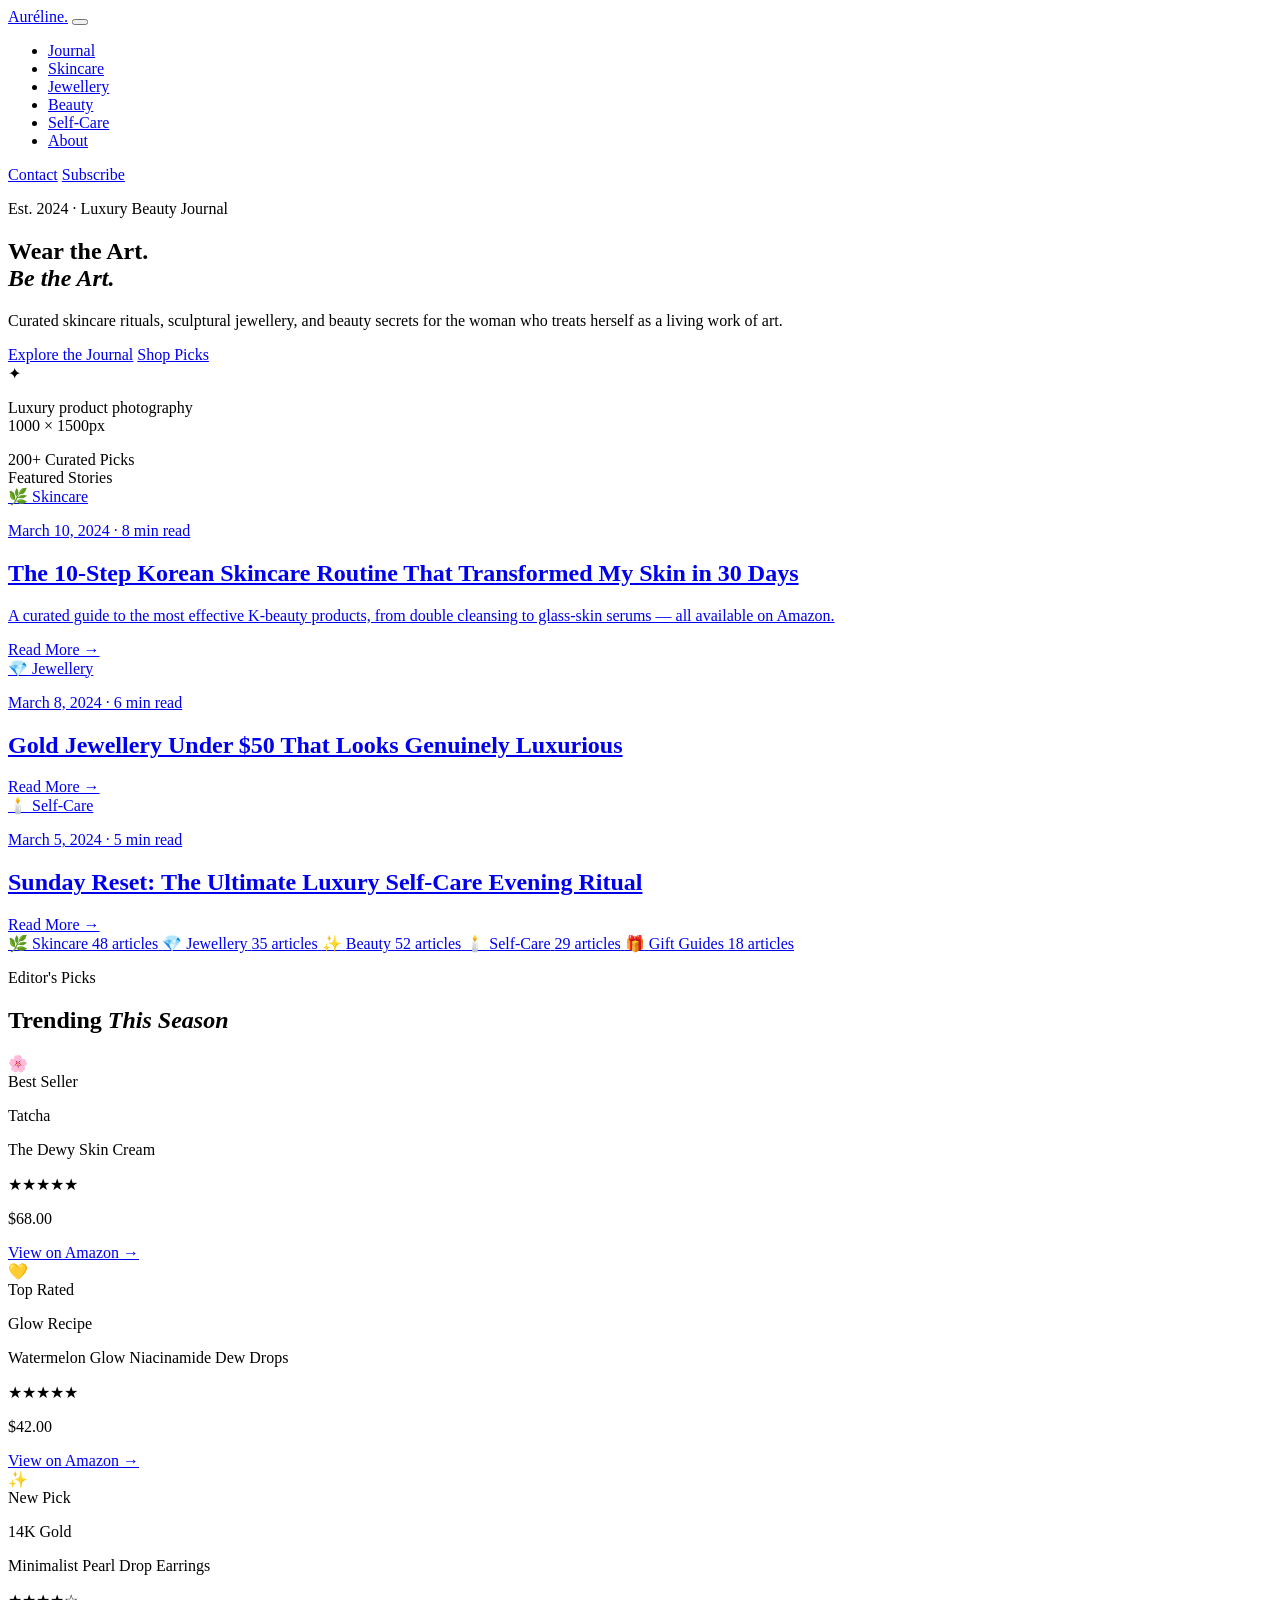
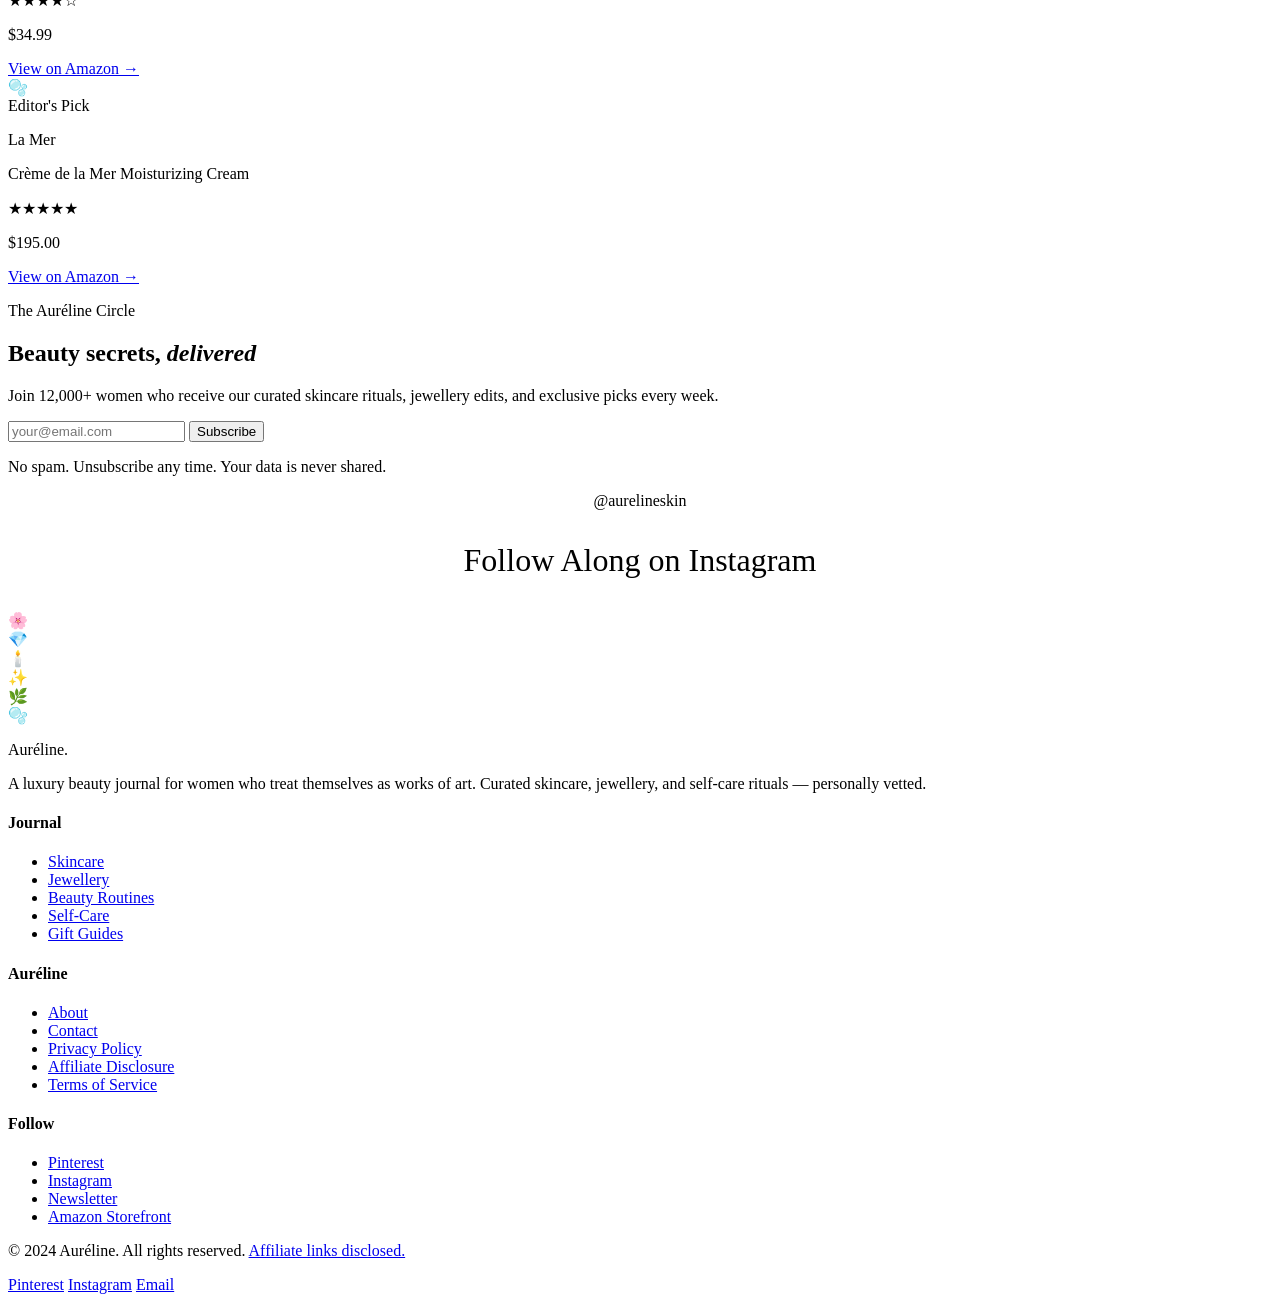
==== index.html @ 383e80b3 "Add files via upload" ====
<!DOCTYPE html>
<html lang="en">
<head>
  <meta charset="UTF-8" />
  <meta name="viewport" content="width=device-width, initial-scale=1.0" />
  <title>Auréline — Wear the Art. Be the Art.</title>
  <meta name="description" content="Auréline is a luxury beauty journal for women who treat themselves as works of art. Curated skincare rituals, jewellery edits, and self-care guides." />
  <meta name="keywords" content="luxury skincare, jewellery, beauty routines, self-care, K-beauty, gold jewellery, skincare routine" />
  <meta name="author" content="Auréline" />

  <!-- Open Graph -->
  <meta property="og:title" content="Auréline — Wear the Art. Be the Art." />
  <meta property="og:description" content="Curated skincare rituals, jewellery edits, and beauty secrets for the modern luxury woman." />
  <meta property="og:image" content="/images/og-image.jpg" />
  <meta property="og:url" content="https://aureline.com" />
  <meta property="og:type" content="website" />

  <!-- Pinterest -->
  <meta name="pinterest-rich-pin" content="true" />
  <meta property="og:image:width" content="1000" />
  <meta property="og:image:height" content="1500" />

  <!-- Twitter Card -->
  <meta name="twitter:card" content="summary_large_image" />
  <meta name="twitter:title" content="Auréline — Wear the Art. Be the Art." />
  <meta name="twitter:description" content="Curated skincare rituals, jewellery edits, and beauty secrets for the modern luxury woman." />

  <!-- Canonical -->
  <link rel="canonical" href="https://aureline.com" />

  <!-- Fonts -->
  <link rel="preconnect" href="https://fonts.googleapis.com" />
  <link rel="preconnect" href="https://fonts.gstatic.com" crossorigin />
  <link href="https://fonts.googleapis.com/css2?family=Cormorant+Garamond:ital,wght@0,300;0,400;0,500;1,300;1,400&family=Jost:wght@300;400;500&display=swap" rel="stylesheet" />

  <!-- Favicon -->
  <link rel="icon" href="/images/favicon.svg" type="image/svg+xml" />

  <!-- Stylesheet -->
  <link rel="stylesheet" href="/css/style.css" />

  <!-- Structured Data -->
  <script type="application/ld+json">
  {
    "@context": "https://schema.org",
    "@type": "Blog",
    "name": "Auréline",
    "description": "Luxury beauty journal covering skincare, jewellery, beauty routines, and self-care.",
    "url": "https://aureline.com",
    "publisher": {
      "@type": "Organization",
      "name": "Auréline",
      "logo": {
        "@type": "ImageObject",
        "url": "https://aureline.com/images/logo.svg"
      }
    }
  }
  </script>
</head>
<body>

  <!-- NAV -->
  <nav id="navbar">
    <div class="nav-inner">
      <a class="nav-logo" href="/" aria-label="Auréline Home">Auréline<span>.</span></a>
      <button class="nav-hamburger" id="hamburger" aria-label="Open menu" aria-expanded="false">
        <span></span><span></span><span></span>
      </button>
      <ul class="nav-links" id="nav-links">
        <li><a href="/blog.html">Journal</a></li>
        <li><a href="/category-skincare.html">Skincare</a></li>
        <li><a href="/category-jewellery.html">Jewellery</a></li>
        <li><a href="/category-beauty.html">Beauty</a></li>
        <li><a href="/category-selfcare.html">Self-Care</a></li>
        <li><a href="/about.html">About</a></li>
      </ul>
      <div class="nav-right">
        <a href="/contact.html" class="nav-link-text">Contact</a>
        <a href="#newsletter" class="btn-gold">Subscribe</a>
      </div>
    </div>
  </nav>

  <!-- HERO -->
  <section class="hero">
    <div class="hero-inner">
      <div class="hero-text">
        <p class="eyebrow">Est. 2024 · Luxury Beauty Journal</p>
        <h1>Wear the Art.<br><em>Be the Art.</em></h1>
        <p class="hero-desc">Curated skincare rituals, sculptural jewellery, and beauty secrets for the woman who treats herself as a living work of art.</p>
        <div class="hero-ctas">
          <a href="/blog.html" class="btn-gold">Explore the Journal</a>
          <a href="/blog.html#picks" class="btn-outline">Shop Picks</a>
        </div>
      </div>
      <div class="hero-visual">
        <div class="hero-img-frame">
          <div class="hero-img-placeholder">
            <span class="hero-icon">✦</span>
            <p>Luxury product photography<br>1000 × 1500px</p>
          </div>
        </div>
        <div class="hero-badge">
          <span class="num">200+</span>
          <span class="label">Curated Picks</span>
        </div>
      </div>
    </div>
  </section>

  <!-- DIVIDER -->
  <div class="divider"><div class="divider-line"></div><span class="divider-text">Featured Stories</span><div class="divider-line"></div></div>

  <!-- FEATURED POSTS -->
  <section class="section-wrap">
    <div class="posts-grid">
      <a href="/post-korean-skincare.html" class="post-card featured">
        <div class="post-img">
          <span class="post-img-icon">🌿</span>
          <span class="post-cat">Skincare</span>
        </div>
        <div class="post-body">
          <p class="post-meta">March 10, 2024 · 8 min read</p>
          <h2 class="post-title">The 10-Step Korean Skincare Routine That Transformed My Skin in 30 Days</h2>
          <p class="post-excerpt">A curated guide to the most effective K-beauty products, from double cleansing to glass-skin serums — all available on Amazon.</p>
          <span class="post-read">Read More →</span>
        </div>
      </a>
      <a href="/blog.html" class="post-card small">
        <div class="post-img">
          <span class="post-img-icon">💎</span>
          <span class="post-cat">Jewellery</span>
        </div>
        <div class="post-body">
          <p class="post-meta">March 8, 2024 · 6 min read</p>
          <h2 class="post-title">Gold Jewellery Under $50 That Looks Genuinely Luxurious</h2>
          <span class="post-read">Read More →</span>
        </div>
      </a>
      <a href="/blog.html" class="post-card small">
        <div class="post-img">
          <span class="post-img-icon">🕯️</span>
          <span class="post-cat">Self-Care</span>
        </div>
        <div class="post-body">
          <p class="post-meta">March 5, 2024 · 5 min read</p>
          <h2 class="post-title">Sunday Reset: The Ultimate Luxury Self-Care Evening Ritual</h2>
          <span class="post-read">Read More →</span>
        </div>
      </a>
    </div>
  </section>

  <!-- CATEGORY STRIP -->
  <section class="cat-strip">
    <a href="/category-skincare.html" class="cat-item">
      <span class="cat-icon">🌿</span>
      <span class="cat-name">Skincare</span>
      <span class="cat-count">48 articles</span>
    </a>
    <a href="/category-jewellery.html" class="cat-item">
      <span class="cat-icon">💎</span>
      <span class="cat-name">Jewellery</span>
      <span class="cat-count">35 articles</span>
    </a>
    <a href="/category-beauty.html" class="cat-item">
      <span class="cat-icon">✨</span>
      <span class="cat-name">Beauty</span>
      <span class="cat-count">52 articles</span>
    </a>
    <a href="/category-selfcare.html" class="cat-item">
      <span class="cat-icon">🕯️</span>
      <span class="cat-name">Self-Care</span>
      <span class="cat-count">29 articles</span>
    </a>
    <a href="/category-gifts.html" class="cat-item">
      <span class="cat-icon">🎁</span>
      <span class="cat-name">Gift Guides</span>
      <span class="cat-count">18 articles</span>
    </a>
  </section>

  <!-- TRENDING PRODUCTS -->
  <section class="section-wrap">
    <div class="section-header">
      <p class="eyebrow">Editor's Picks</p>
      <h2>Trending <em>This Season</em></h2>
    </div>
    <div class="product-grid" id="picks">
      <div class="product-card">
        <div class="product-img">🌸</div>
        <span class="product-badge">Best Seller</span>
        <p class="product-brand">Tatcha</p>
        <p class="product-name">The Dewy Skin Cream</p>
        <div class="stars">★★★★★</div>
        <p class="product-price">$68.00</p>
        <a href="https://www.amazon.com/dp/EXAMPLE?tag=YOUR-AFFILIATE-TAG" target="_blank" rel="noopener sponsored" class="btn-amazon">View on Amazon →</a>
      </div>
      <div class="product-card">
        <div class="product-img">💛</div>
        <span class="product-badge">Top Rated</span>
        <p class="product-brand">Glow Recipe</p>
        <p class="product-name">Watermelon Glow Niacinamide Dew Drops</p>
        <div class="stars">★★★★★</div>
        <p class="product-price">$42.00</p>
        <a href="https://www.amazon.com/dp/EXAMPLE?tag=YOUR-AFFILIATE-TAG" target="_blank" rel="noopener sponsored" class="btn-amazon">View on Amazon →</a>
      </div>
      <div class="product-card">
        <div class="product-img">✨</div>
        <span class="product-badge">New Pick</span>
        <p class="product-brand">14K Gold</p>
        <p class="product-name">Minimalist Pearl Drop Earrings</p>
        <div class="stars">★★★★☆</div>
        <p class="product-price">$34.99</p>
        <a href="https://www.amazon.com/dp/EXAMPLE?tag=YOUR-AFFILIATE-TAG" target="_blank" rel="noopener sponsored" class="btn-amazon">View on Amazon →</a>
      </div>
      <div class="product-card">
        <div class="product-img">🫧</div>
        <span class="product-badge">Editor's Pick</span>
        <p class="product-brand">La Mer</p>
        <p class="product-name">Crème de la Mer Moisturizing Cream</p>
        <div class="stars">★★★★★</div>
        <p class="product-price">$195.00</p>
        <a href="https://www.amazon.com/dp/EXAMPLE?tag=YOUR-AFFILIATE-TAG" target="_blank" rel="noopener sponsored" class="btn-amazon">View on Amazon →</a>
      </div>
    </div>
  </section>

  <!-- NEWSLETTER -->
  <section class="newsletter" id="newsletter">
    <p class="eyebrow">The Auréline Circle</p>
    <h2>Beauty secrets, <em>delivered</em></h2>
    <p>Join 12,000+ women who receive our curated skincare rituals, jewellery edits, and exclusive picks every week.</p>
    <form class="newsletter-form" onsubmit="handleSubscribe(event)">
      <input type="email" placeholder="your@email.com" required aria-label="Email address" />
      <button type="submit">Subscribe</button>
    </form>
    <p class="newsletter-fine">No spam. Unsubscribe any time. Your data is never shared.</p>
  </section>

  <!-- INSTAGRAM / PINTEREST -->
  <section class="section-wrap social-section">
    <p class="eyebrow" style="text-align:center">@aurelineskin</p>
    <h3 style="text-align:center;font-family:var(--serif);font-size:32px;font-weight:300;margin-bottom:32px;">Follow Along on Instagram</h3>
    <div class="social-grid">
      <div class="social-img">🌸</div>
      <div class="social-img">💎</div>
      <div class="social-img">🕯️</div>
      <div class="social-img">✨</div>
      <div class="social-img">🌿</div>
      <div class="social-img">🫧</div>
    </div>
  </section>

  <!-- FOOTER -->
  <footer>
    <div class="footer-grid">
      <div class="footer-brand">
        <p class="footer-logo">Auréline<span>.</span></p>
        <p>A luxury beauty journal for women who treat themselves as works of art. Curated skincare, jewellery, and self-care rituals — personally vetted.</p>
      </div>
      <div class="footer-col">
        <h4>Journal</h4>
        <ul>
          <li><a href="/category-skincare.html">Skincare</a></li>
          <li><a href="/category-jewellery.html">Jewellery</a></li>
          <li><a href="/category-beauty.html">Beauty Routines</a></li>
          <li><a href="/category-selfcare.html">Self-Care</a></li>
          <li><a href="/category-gifts.html">Gift Guides</a></li>
        </ul>
      </div>
      <div class="footer-col">
        <h4>Auréline</h4>
        <ul>
          <li><a href="/about.html">About</a></li>
          <li><a href="/contact.html">Contact</a></li>
          <li><a href="/privacy.html">Privacy Policy</a></li>
          <li><a href="/disclosure.html">Affiliate Disclosure</a></li>
          <li><a href="/terms.html">Terms of Service</a></li>
        </ul>
      </div>
      <div class="footer-col">
        <h4>Follow</h4>
        <ul>
          <li><a href="https://pinterest.com" target="_blank" rel="noopener">Pinterest</a></li>
          <li><a href="https://instagram.com" target="_blank" rel="noopener">Instagram</a></li>
          <li><a href="#newsletter">Newsletter</a></li>
          <li><a href="https://amazon.com" target="_blank" rel="noopener">Amazon Storefront</a></li>
        </ul>
      </div>
    </div>
    <div class="footer-bottom">
      <p>© 2024 Auréline. All rights reserved. <a href="/disclosure.html">Affiliate links disclosed.</a></p>
      <div class="footer-social">
        <a href="https://pinterest.com" target="_blank" rel="noopener">Pinterest</a>
        <a href="https://instagram.com" target="_blank" rel="noopener">Instagram</a>
        <a href="mailto:hello@aureline.com">Email</a>
      </div>
    </div>
  </footer>

  <script src="/js/main.js"></script>
</body>
</html>
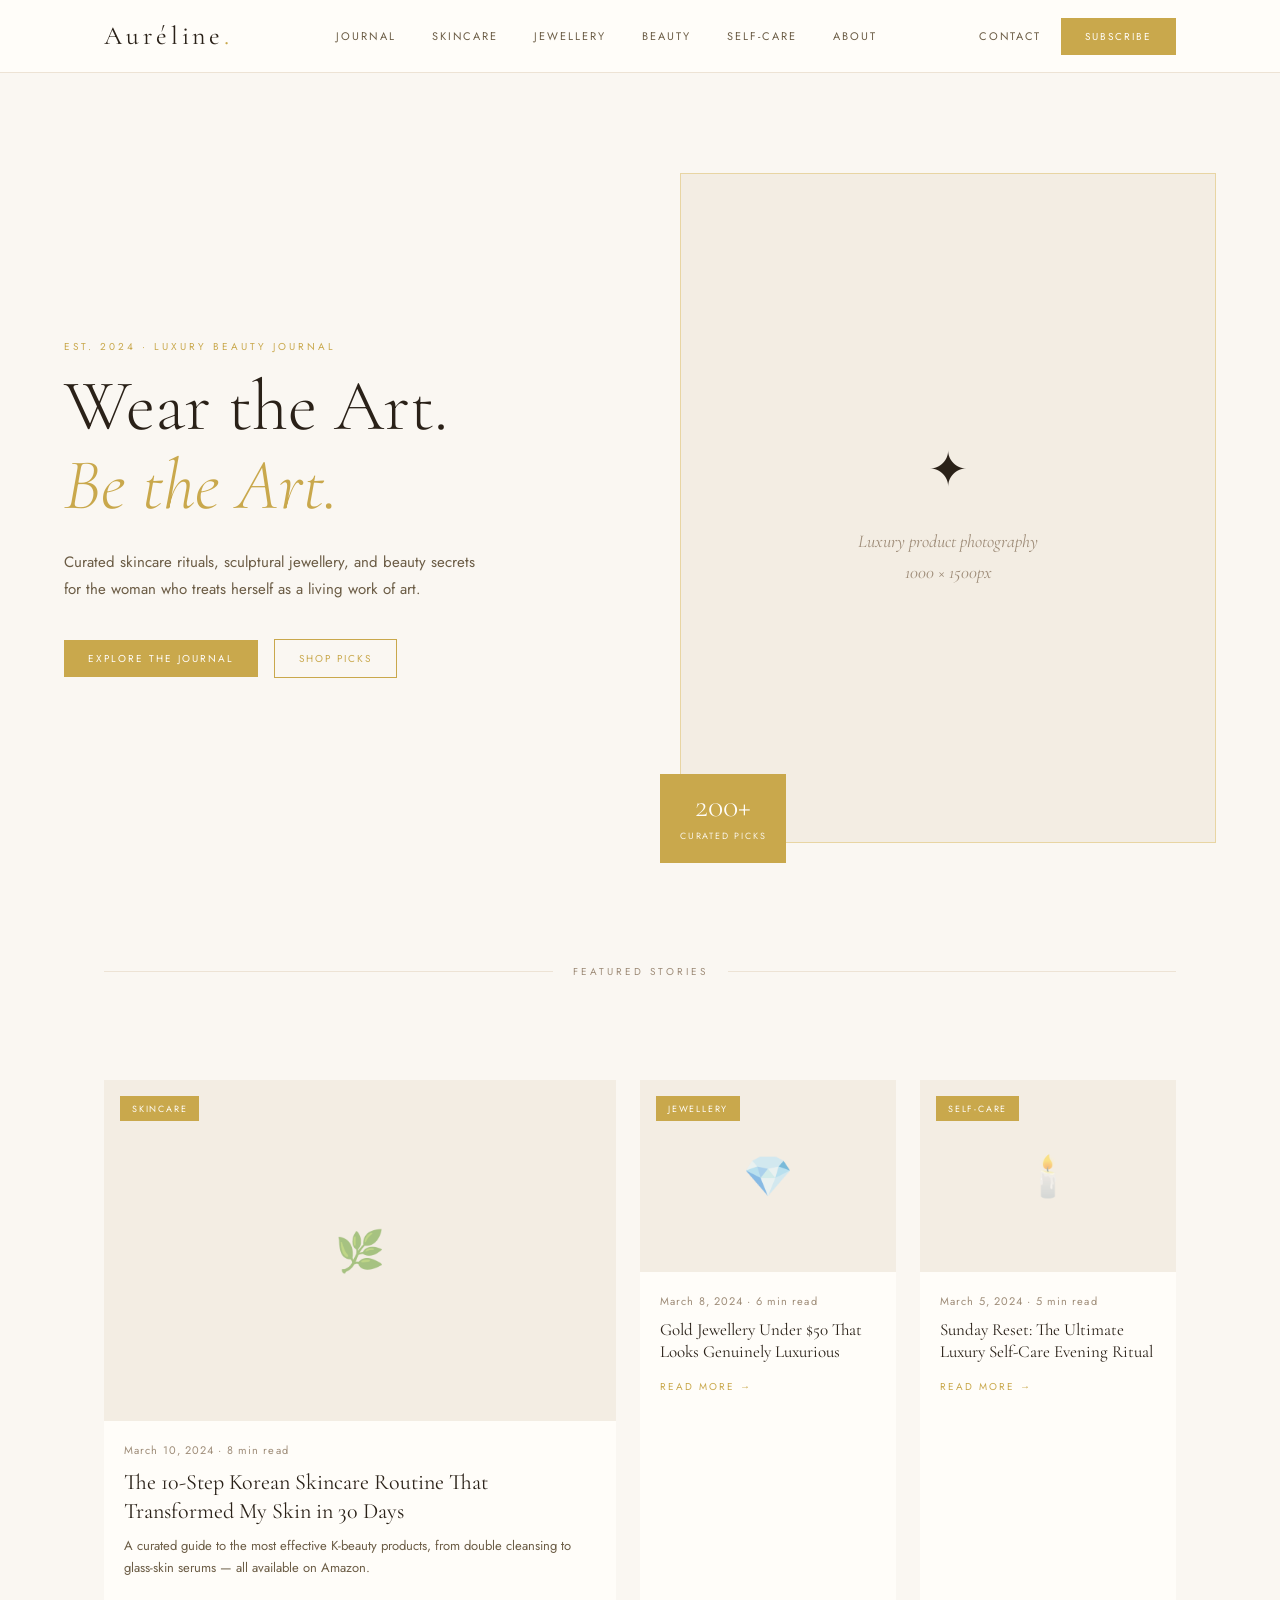
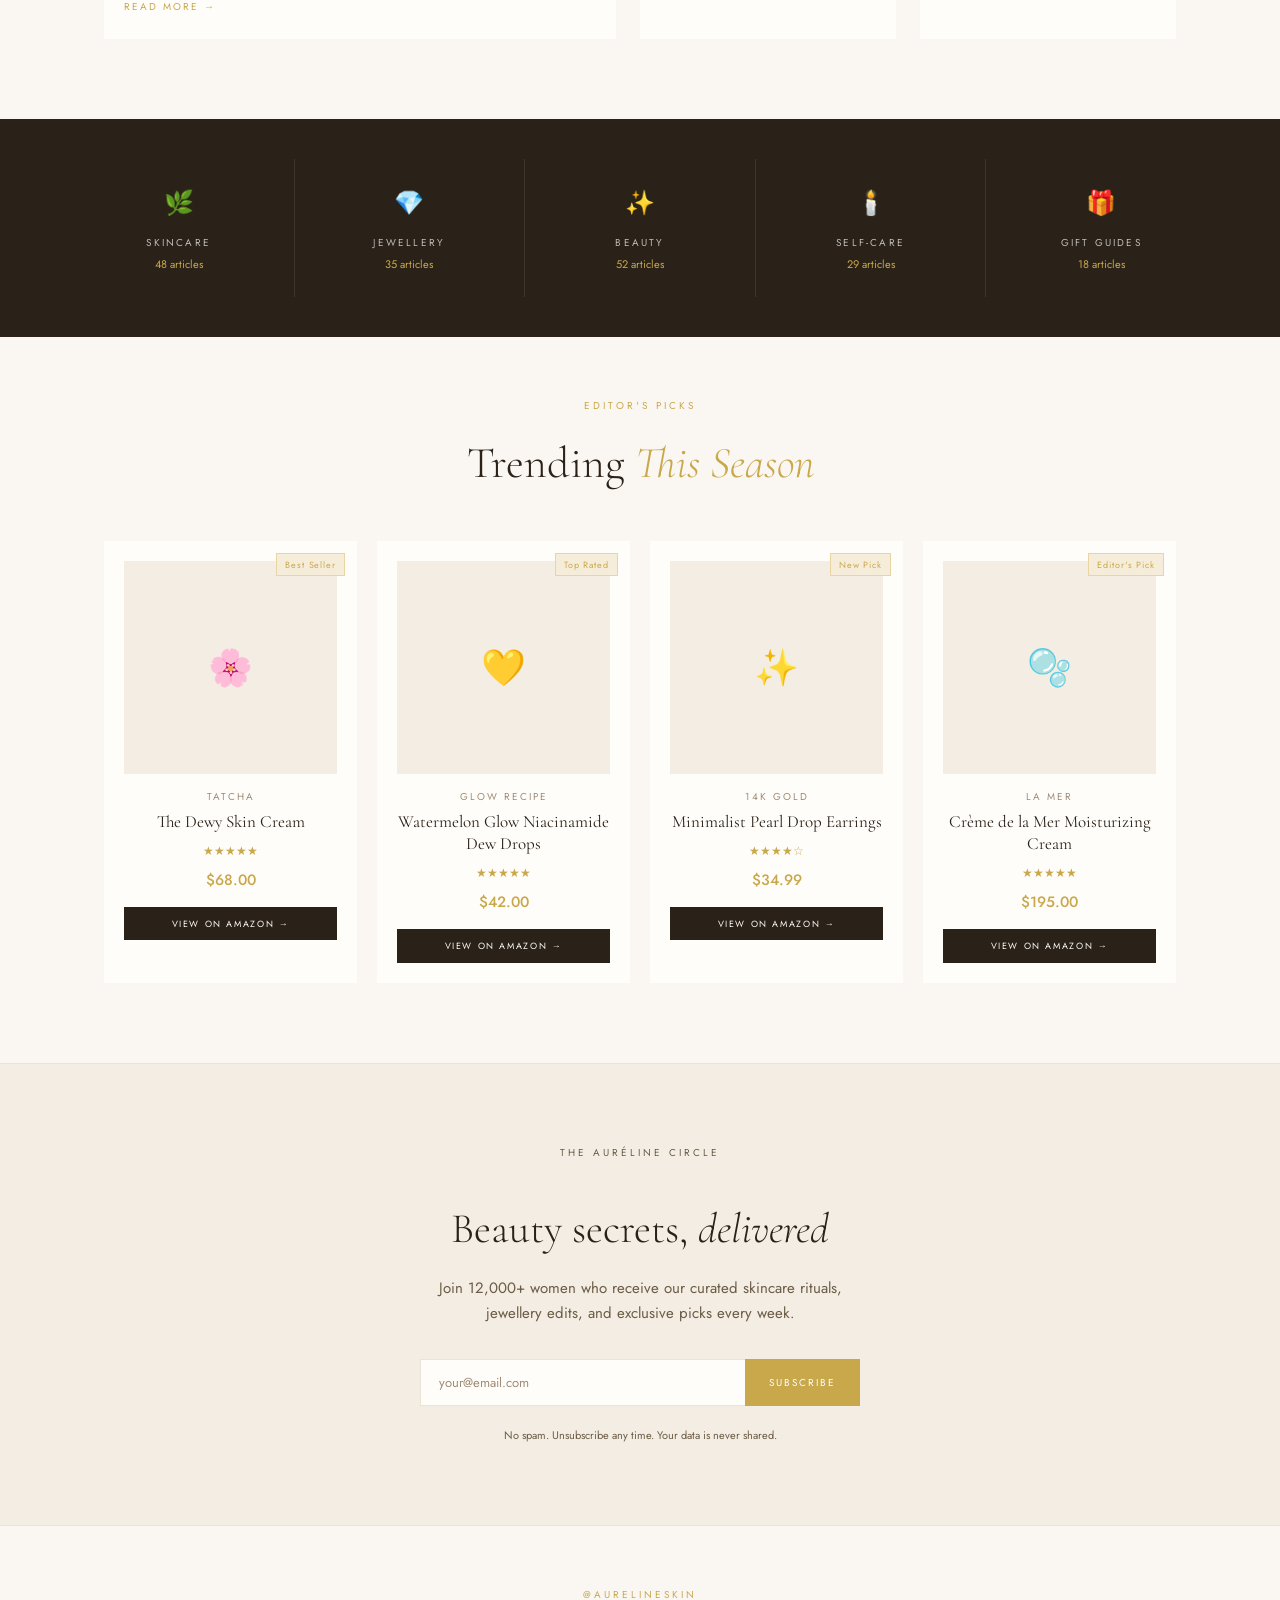
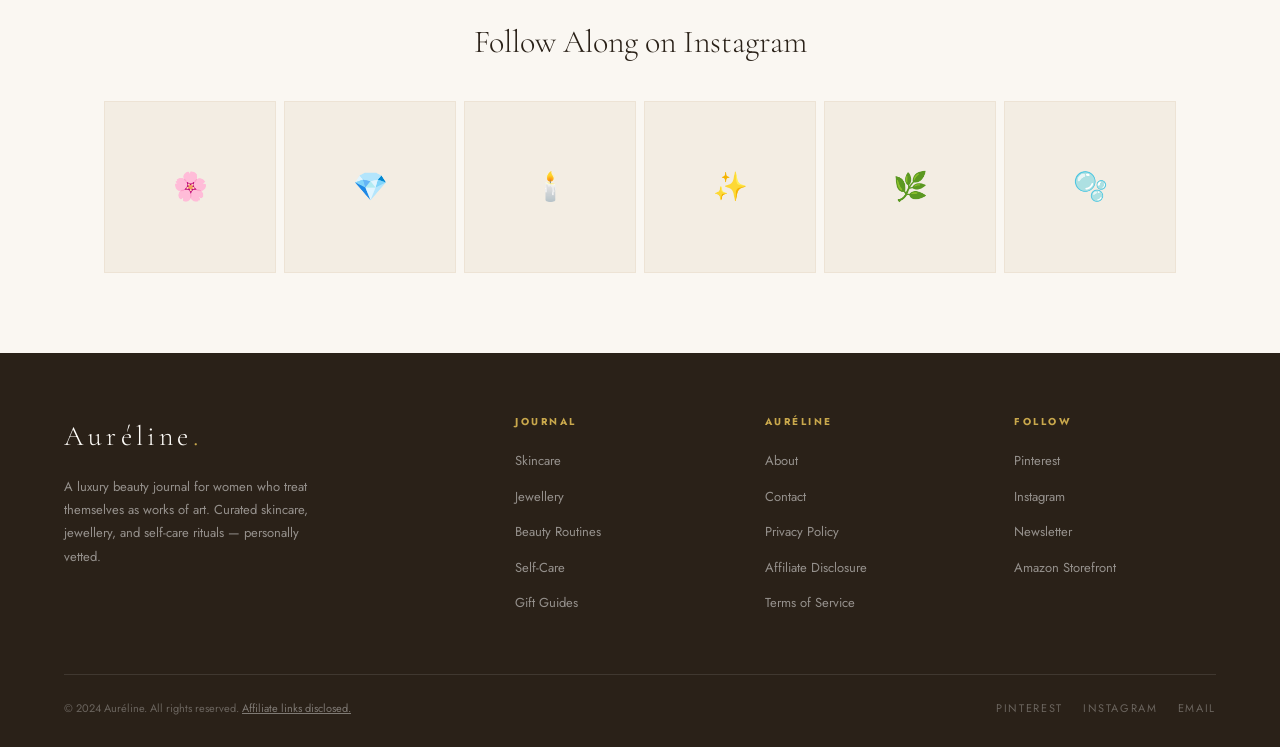
==== commit 7bd8da86: "Add files via upload" ====
--- a/index.html
+++ b/index.html
@@ -29,15 +29,13 @@
   <link rel="canonical" href="https://aureline.com" />
 
   <!-- Fonts -->
-  <link rel="preconnect" href="https://fonts.googleapis.com" />
-  <link rel="preconnect" href="https://fonts.gstatic.com" crossorigin />
-  <link href="https://fonts.googleapis.com/css2?family=Cormorant+Garamond:ital,wght@0,300;0,400;0,500;1,300;1,400&family=Jost:wght@300;400;500&display=swap" rel="stylesheet" />
+
 
   <!-- Favicon -->
   <link rel="icon" href="/images/favicon.svg" type="image/svg+xml" />
 
   <!-- Stylesheet -->
-  <link rel="stylesheet" href="/css/style.css" />
+
 
   <!-- Structured Data -->
   <script type="application/ld+json">
@@ -57,6 +55,1085 @@
     }
   }
   </script>
+  <link rel="preconnect" href="https://fonts.googleapis.com" />
+  <link rel="preconnect" href="https://fonts.gstatic.com" crossorigin />
+  <link href="https://fonts.googleapis.com/css2?family=Cormorant+Garamond:ital,wght@0,300;0,400;0,500;1,300;1,400&family=Jost:wght@300;400;500&display=swap" rel="stylesheet" />
+  <style>
+/* =============================================
+   AURÉLINE — Main Stylesheet
+   ============================================= */
+
+/* ---- RESET & BASE ---- */
+*, *::before, *::after { margin: 0; padding: 0; box-sizing: border-box; }
+
+:root {
+  --cream: #FAF7F2;
+  --cream2: #F3EDE3;
+  --cream3: #EDE3D5;
+  --gold: #C9A84C;
+  --gold-light: #E8D5A3;
+  --gold-pale: #F5EDDA;
+  --text-dark: #2A2118;
+  --text-mid: #6B5C45;
+  --text-light: #9E8C78;
+  --white: #FFFDF9;
+  --serif: 'Cormorant Garamond', Georgia, serif;
+  --sans: 'Jost', sans-serif;
+  --max-w: 1200px;
+  --side: 5%;
+}
+
+html { scroll-behavior: smooth; }
+
+body {
+  background: var(--cream);
+  font-family: var(--sans);
+  color: var(--text-dark);
+  font-size: 15px;
+  line-height: 1.7;
+  overflow-x: hidden;
+}
+
+img { max-width: 100%; display: block; }
+a { text-decoration: none; color: inherit; }
+
+/* ---- UTILITY ---- */
+.eyebrow {
+  font-size: 10px;
+  letter-spacing: 0.3em;
+  text-transform: uppercase;
+  color: var(--gold);
+  display: block;
+  margin-bottom: 12px;
+}
+
+.section-wrap {
+  padding: 60px var(--side) 80px;
+  max-width: var(--max-w);
+  margin: 0 auto;
+}
+
+.section-header {
+  text-align: center;
+  margin-bottom: 40px;
+}
+
+.section-header h2 {
+  font-family: var(--serif);
+  font-size: 44px;
+  font-weight: 300;
+  color: var(--text-dark);
+}
+
+.section-header h2 em { font-style: italic; color: var(--gold); }
+
+.divider {
+  display: flex;
+  align-items: center;
+  gap: 20px;
+  padding: 40px var(--side);
+  max-width: var(--max-w);
+  margin: 0 auto;
+}
+
+.divider-line { flex: 1; height: 1px; background: var(--cream3); }
+.divider-text { font-size: 10px; letter-spacing: 0.3em; text-transform: uppercase; color: var(--text-light); white-space: nowrap; }
+
+/* ---- BUTTONS ---- */
+.btn-gold {
+  display: inline-block;
+  background: var(--gold);
+  color: var(--white);
+  padding: 10px 24px;
+  font-size: 10px;
+  letter-spacing: 0.2em;
+  text-transform: uppercase;
+  border: none;
+  cursor: pointer;
+  font-family: var(--sans);
+  transition: background 0.2s;
+}
+
+.btn-gold:hover { background: #b8963e; color: var(--white); }
+
+.btn-outline {
+  display: inline-block;
+  border: 1px solid var(--gold);
+  color: var(--gold);
+  padding: 10px 24px;
+  font-size: 10px;
+  letter-spacing: 0.2em;
+  text-transform: uppercase;
+  background: none;
+  cursor: pointer;
+  font-family: var(--sans);
+  transition: all 0.2s;
+}
+
+.btn-outline:hover { background: var(--gold); color: var(--white); }
+
+/* ---- NAVBAR ---- */
+#navbar {
+  background: var(--white);
+  border-bottom: 1px solid var(--cream3);
+  position: sticky;
+  top: 0;
+  z-index: 1000;
+}
+
+.nav-inner {
+  max-width: var(--max-w);
+  margin: 0 auto;
+  padding: 0 var(--side);
+  display: flex;
+  align-items: center;
+  justify-content: space-between;
+  height: 72px;
+}
+
+.nav-logo {
+  font-family: var(--serif);
+  font-size: 26px;
+  font-weight: 400;
+  letter-spacing: 0.15em;
+  color: var(--text-dark);
+}
+
+.nav-logo span { color: var(--gold); }
+
+.nav-links {
+  display: flex;
+  gap: 36px;
+  list-style: none;
+}
+
+.nav-links a {
+  font-size: 11px;
+  letter-spacing: 0.18em;
+  text-transform: uppercase;
+  color: var(--text-mid);
+  transition: color 0.2s;
+}
+
+.nav-links a:hover { color: var(--gold); }
+
+.nav-right {
+  display: flex;
+  align-items: center;
+  gap: 20px;
+}
+
+.nav-link-text {
+  font-size: 11px;
+  letter-spacing: 0.15em;
+  text-transform: uppercase;
+  color: var(--text-mid);
+  transition: color 0.2s;
+}
+
+.nav-link-text:hover { color: var(--gold); }
+
+/* Hamburger */
+.nav-hamburger {
+  display: none;
+  flex-direction: column;
+  gap: 5px;
+  background: none;
+  border: none;
+  cursor: pointer;
+  padding: 4px;
+}
+
+.nav-hamburger span {
+  display: block;
+  width: 22px;
+  height: 1.5px;
+  background: var(--text-dark);
+  transition: all 0.2s;
+}
+
+/* ---- HERO ---- */
+.hero {
+  background: var(--cream);
+  padding: 100px var(--side) 80px;
+}
+
+.hero-inner {
+  max-width: var(--max-w);
+  margin: 0 auto;
+  display: grid;
+  grid-template-columns: 1fr 1fr;
+  gap: 80px;
+  align-items: center;
+}
+
+.hero-text h1 {
+  font-family: var(--serif);
+  font-size: 72px;
+  font-weight: 300;
+  line-height: 1.1;
+  color: var(--text-dark);
+  margin-bottom: 24px;
+}
+
+.hero-text h1 em { font-style: italic; color: var(--gold); }
+
+.hero-desc {
+  font-size: 15px;
+  color: var(--text-mid);
+  line-height: 1.8;
+  margin-bottom: 36px;
+  max-width: 420px;
+}
+
+.hero-ctas { display: flex; gap: 16px; align-items: center; flex-wrap: wrap; }
+
+.hero-visual { position: relative; }
+
+.hero-img-frame {
+  background: var(--cream2);
+  aspect-ratio: 4/5;
+  display: flex;
+  align-items: center;
+  justify-content: center;
+  position: relative;
+  overflow: hidden;
+  border: 1px solid var(--gold-light);
+}
+
+.hero-img-placeholder { text-align: center; padding: 40px; }
+.hero-icon { font-size: 48px; display: block; margin-bottom: 16px; }
+.hero-img-placeholder p { font-family: var(--serif); font-size: 18px; font-style: italic; color: var(--text-light); }
+
+.hero-badge {
+  position: absolute;
+  bottom: -20px;
+  left: -20px;
+  background: var(--gold);
+  color: var(--white);
+  padding: 16px 20px;
+  text-align: center;
+}
+
+.hero-badge .num {
+  font-family: var(--serif);
+  font-size: 32px;
+  font-weight: 300;
+  display: block;
+  line-height: 1;
+}
+
+.hero-badge .label {
+  font-size: 9px;
+  letter-spacing: 0.2em;
+  text-transform: uppercase;
+  opacity: 0.9;
+}
+
+/* ---- FEATURED POSTS ---- */
+.posts-grid {
+  display: grid;
+  grid-template-columns: 2fr 1fr 1fr;
+  gap: 24px;
+}
+
+.post-card {
+  background: var(--white);
+  display: block;
+  transition: transform 0.2s;
+}
+
+.post-card:hover { transform: translateY(-3px); }
+
+.post-img {
+  background: var(--cream2);
+  aspect-ratio: 4/3;
+  display: flex;
+  align-items: center;
+  justify-content: center;
+  position: relative;
+  overflow: hidden;
+}
+
+.post-card.featured .post-img { aspect-ratio: 3/2; }
+.post-img-icon { font-size: 40px; opacity: 0.5; }
+
+.post-cat {
+  position: absolute;
+  top: 16px;
+  left: 16px;
+  background: var(--gold);
+  color: var(--white);
+  font-size: 9px;
+  letter-spacing: 0.2em;
+  text-transform: uppercase;
+  padding: 5px 12px;
+}
+
+.post-body { padding: 20px; }
+.post-meta { font-size: 11px; color: var(--text-light); letter-spacing: 0.1em; margin-bottom: 8px; }
+.post-title { font-family: var(--serif); font-size: 22px; font-weight: 400; line-height: 1.3; color: var(--text-dark); margin-bottom: 10px; }
+.post-card.small .post-title { font-size: 17px; }
+.post-excerpt { font-size: 13px; color: var(--text-mid); line-height: 1.7; margin-bottom: 14px; }
+.post-read { font-size: 10px; letter-spacing: 0.2em; text-transform: uppercase; color: var(--gold); }
+
+/* ---- CATEGORY STRIP ---- */
+.cat-strip {
+  background: var(--text-dark);
+  padding: 40px var(--side);
+  display: flex;
+  gap: 0;
+  overflow-x: auto;
+}
+
+.cat-item {
+  flex: 1;
+  min-width: 140px;
+  text-align: center;
+  padding: 24px 20px;
+  border-right: 1px solid rgba(255,255,255,0.1);
+  transition: background 0.2s;
+  display: block;
+}
+
+.cat-item:last-child { border-right: none; }
+.cat-item:hover { background: rgba(201,168,76,0.1); }
+.cat-icon { font-size: 24px; display: block; margin-bottom: 10px; }
+.cat-name { font-size: 10px; letter-spacing: 0.22em; text-transform: uppercase; color: rgba(255,255,255,0.7); display: block; margin-bottom: 4px; }
+.cat-count { font-size: 11px; color: var(--gold); display: block; }
+
+/* ---- PRODUCT GRID ---- */
+.product-grid {
+  display: grid;
+  grid-template-columns: repeat(4, 1fr);
+  gap: 20px;
+}
+
+.product-card {
+  background: var(--white);
+  padding: 20px;
+  text-align: center;
+  position: relative;
+  transition: transform 0.2s;
+  display: block;
+}
+
+.product-card:hover { transform: translateY(-4px); }
+.product-card::after { content: ''; position: absolute; bottom: 0; left: 0; right: 0; height: 2px; background: var(--gold); transform: scaleX(0); transition: transform 0.2s; }
+.product-card:hover::after { transform: scaleX(1); }
+
+.product-img {
+  background: var(--cream2);
+  aspect-ratio: 1;
+  display: flex;
+  align-items: center;
+  justify-content: center;
+  margin-bottom: 14px;
+  font-size: 36px;
+}
+
+.product-badge {
+  position: absolute;
+  top: 12px;
+  right: 12px;
+  background: var(--gold-pale);
+  color: var(--gold);
+  font-size: 9px;
+  letter-spacing: 0.1em;
+  padding: 3px 8px;
+  border: 1px solid var(--gold-light);
+}
+
+.product-brand { font-size: 10px; letter-spacing: 0.2em; text-transform: uppercase; color: var(--text-light); margin-bottom: 6px; }
+.product-name { font-family: var(--serif); font-size: 17px; color: var(--text-dark); margin-bottom: 8px; line-height: 1.3; }
+.product-price { font-size: 15px; color: var(--gold); font-weight: 500; margin-bottom: 14px; }
+.stars { color: var(--gold); font-size: 12px; margin-bottom: 6px; }
+
+.btn-amazon {
+  display: block;
+  background: var(--text-dark);
+  color: var(--white);
+  padding: 9px 14px;
+  font-size: 9px;
+  letter-spacing: 0.18em;
+  text-transform: uppercase;
+  font-family: var(--sans);
+  transition: background 0.2s;
+  text-align: center;
+}
+
+.btn-amazon:hover { background: var(--gold); color: var(--white); }
+
+/* ---- NEWSLETTER ---- */
+.newsletter {
+  background: var(--cream2);
+  border-top: 1px solid var(--cream3);
+  border-bottom: 1px solid var(--cream3);
+  padding: 80px var(--side);
+  text-align: center;
+}
+
+.newsletter h2 {
+  font-family: var(--serif);
+  font-size: 42px;
+  font-weight: 300;
+  color: var(--text-dark);
+  margin-bottom: 12px;
+}
+
+.newsletter h2 em { font-style: italic; }
+.newsletter p { color: var(--text-mid); margin-bottom: 32px; max-width: 460px; margin-left: auto; margin-right: auto; }
+
+.newsletter-form {
+  display: flex;
+  max-width: 440px;
+  margin: 0 auto 20px;
+}
+
+.newsletter-form input {
+  flex: 1;
+  padding: 13px 18px;
+  border: 1px solid var(--cream3);
+  background: var(--white);
+  font-family: var(--sans);
+  font-size: 13px;
+  color: var(--text-dark);
+  outline: none;
+  border-right: none;
+}
+
+.newsletter-form input:focus { border-color: var(--gold); }
+.newsletter-form input::placeholder { color: var(--text-light); }
+
+.newsletter-form button {
+  padding: 13px 24px;
+  background: var(--gold);
+  color: var(--white);
+  border: none;
+  font-family: var(--sans);
+  font-size: 10px;
+  letter-spacing: 0.2em;
+  text-transform: uppercase;
+  cursor: pointer;
+  transition: background 0.2s;
+}
+
+.newsletter-form button:hover { background: #b8963e; }
+.newsletter-fine { font-size: 11px; color: var(--text-light); margin-bottom: 0 !important; }
+
+/* ---- SOCIAL GRID ---- */
+.social-section { padding-bottom: 80px; }
+
+.social-grid {
+  display: grid;
+  grid-template-columns: repeat(6, 1fr);
+  gap: 8px;
+}
+
+.social-img {
+  background: var(--cream2);
+  aspect-ratio: 1;
+  display: flex;
+  align-items: center;
+  justify-content: center;
+  font-size: 28px;
+  cursor: pointer;
+  transition: opacity 0.2s;
+  border: 1px solid var(--cream3);
+}
+
+.social-img:hover { opacity: 0.8; }
+
+/* ---- FOOTER ---- */
+footer {
+  background: var(--text-dark);
+  padding: 60px var(--side) 30px;
+}
+
+.footer-grid {
+  display: grid;
+  grid-template-columns: 2fr 1fr 1fr 1fr;
+  gap: 48px;
+  max-width: var(--max-w);
+  margin: 0 auto 48px;
+}
+
+.footer-logo {
+  font-family: var(--serif);
+  font-size: 28px;
+  font-weight: 300;
+  color: var(--white);
+  letter-spacing: 0.15em;
+  margin-bottom: 14px;
+}
+
+.footer-logo span { color: var(--gold); }
+.footer-brand p:not(.footer-logo) { font-size: 13px; color: rgba(255,255,255,0.5); line-height: 1.8; max-width: 260px; }
+
+.footer-col h4 {
+  font-size: 10px;
+  letter-spacing: 0.25em;
+  text-transform: uppercase;
+  color: var(--gold);
+  margin-bottom: 18px;
+}
+
+.footer-col ul { list-style: none; }
+.footer-col ul li { margin-bottom: 10px; }
+
+.footer-col ul li a {
+  font-size: 13px;
+  color: rgba(255,255,255,0.5);
+  transition: color 0.2s;
+}
+
+.footer-col ul li a:hover { color: var(--white); }
+
+.footer-bottom {
+  border-top: 1px solid rgba(255,255,255,0.1);
+  padding-top: 24px;
+  max-width: var(--max-w);
+  margin: 0 auto;
+  display: flex;
+  justify-content: space-between;
+  align-items: center;
+  flex-wrap: wrap;
+  gap: 12px;
+}
+
+.footer-bottom p { font-size: 11px; color: rgba(255,255,255,0.3); }
+.footer-bottom p a { color: rgba(255,255,255,0.4); text-decoration: underline; }
+
+.footer-social { display: flex; gap: 20px; }
+
+.footer-social a {
+  font-size: 11px;
+  letter-spacing: 0.15em;
+  color: rgba(255,255,255,0.3);
+  text-transform: uppercase;
+  transition: color 0.2s;
+}
+
+.footer-social a:hover { color: var(--gold); }
+
+/* ---- BLOG PAGE ---- */
+.blog-hero {
+  background: var(--cream2);
+  padding: 60px var(--side);
+  text-align: center;
+  border-bottom: 1px solid var(--cream3);
+}
+
+.blog-hero h1 {
+  font-family: var(--serif);
+  font-size: 56px;
+  font-weight: 300;
+  color: var(--text-dark);
+  margin-bottom: 16px;
+}
+
+.blog-filter {
+  display: flex;
+  gap: 8px;
+  justify-content: center;
+  flex-wrap: wrap;
+  margin-top: 24px;
+}
+
+.filter-btn {
+  border: 1px solid var(--cream3);
+  background: var(--white);
+  color: var(--text-mid);
+  padding: 7px 18px;
+  font-size: 10px;
+  letter-spacing: 0.18em;
+  text-transform: uppercase;
+  cursor: pointer;
+  font-family: var(--sans);
+  transition: all 0.2s;
+}
+
+.filter-btn:hover, .filter-btn.active {
+  border-color: var(--gold);
+  color: var(--gold);
+  background: var(--gold-pale);
+}
+
+.blog-grid {
+  display: grid;
+  grid-template-columns: repeat(3, 1fr);
+  gap: 32px;
+}
+
+/* ---- ARTICLE PAGE ---- */
+.article-wrapper {
+  max-width: 780px;
+  margin: 0 auto;
+  padding: 60px var(--side);
+}
+
+.article-cat {
+  font-size: 10px;
+  letter-spacing: 0.25em;
+  text-transform: uppercase;
+  color: var(--gold);
+  margin-bottom: 16px;
+  display: block;
+}
+
+.article-title {
+  font-family: var(--serif);
+  font-size: 52px;
+  font-weight: 300;
+  line-height: 1.15;
+  color: var(--text-dark);
+  margin-bottom: 20px;
+}
+
+.article-meta {
+  display: flex;
+  gap: 16px;
+  align-items: center;
+  flex-wrap: wrap;
+  padding: 16px 0;
+  border-top: 1px solid var(--cream3);
+  border-bottom: 1px solid var(--cream3);
+  margin-bottom: 36px;
+}
+
+.article-meta span { font-size: 12px; color: var(--text-light); }
+
+.pin-btn {
+  margin-left: auto;
+  background: #E60023;
+  color: white;
+  border: none;
+  padding: 7px 14px;
+  font-size: 10px;
+  letter-spacing: 0.1em;
+  cursor: pointer;
+  font-family: var(--sans);
+  display: inline-flex;
+  align-items: center;
+  gap: 6px;
+  transition: background 0.2s;
+  text-decoration: none;
+}
+
+.pin-btn:hover { background: #c0001d; color: white; }
+
+.article-hero-img {
+  background: var(--cream2);
+  aspect-ratio: 2/3;
+  max-width: 360px;
+  margin: 0 auto 40px;
+  display: flex;
+  align-items: center;
+  justify-content: center;
+  font-size: 56px;
+  border: 1px solid var(--cream3);
+}
+
+/* Table of Contents */
+.toc {
+  background: var(--gold-pale);
+  border-left: 3px solid var(--gold);
+  padding: 24px 28px;
+  margin-bottom: 40px;
+}
+
+.toc h3 {
+  font-size: 11px;
+  letter-spacing: 0.2em;
+  text-transform: uppercase;
+  color: var(--text-mid);
+  margin-bottom: 12px;
+}
+
+.toc ol { padding-left: 18px; }
+.toc ol li { margin-bottom: 6px; }
+.toc ol li a { font-size: 14px; color: var(--gold); }
+.toc ol li a:hover { text-decoration: underline; }
+
+/* Article Body */
+.article-body h2 {
+  font-family: var(--serif);
+  font-size: 32px;
+  font-weight: 300;
+  color: var(--text-dark);
+  margin: 40px 0 16px;
+  border-bottom: 1px solid var(--cream3);
+  padding-bottom: 12px;
+}
+
+.article-body p { color: var(--text-mid); margin-bottom: 20px; line-height: 1.85; }
+
+.article-body .highlight {
+  background: var(--gold-pale);
+  border-left: 3px solid var(--gold);
+  padding: 16px 20px;
+  margin: 28px 0;
+  font-family: var(--serif);
+  font-size: 18px;
+  font-style: italic;
+  color: var(--text-dark);
+}
+
+/* Comparison Table */
+.comparison-table { width: 100%; border-collapse: collapse; margin: 32px 0; font-size: 13px; }
+.comparison-table th { background: var(--text-dark); color: var(--white); padding: 12px 16px; text-align: left; font-size: 10px; letter-spacing: 0.15em; text-transform: uppercase; font-weight: 400; }
+.comparison-table td { padding: 12px 16px; border-bottom: 1px solid var(--cream3); color: var(--text-mid); }
+.comparison-table tr:hover td { background: var(--gold-pale); }
+.comparison-table .pick { color: var(--gold); font-weight: 500; }
+
+/* Best Picks */
+.best-picks {
+  background: var(--cream2);
+  border: 1px solid var(--cream3);
+  padding: 28px;
+  margin: 36px 0;
+}
+
+.best-picks h3 {
+  font-family: var(--serif);
+  font-size: 24px;
+  font-weight: 300;
+  color: var(--text-dark);
+  margin-bottom: 20px;
+}
+
+.best-pick-item {
+  display: flex;
+  align-items: flex-start;
+  gap: 16px;
+  padding: 14px 0;
+  border-bottom: 1px solid var(--cream3);
+}
+
+.best-pick-item:last-child { border-bottom: none; padding-bottom: 0; }
+
+.pick-num {
+  background: var(--gold);
+  color: var(--white);
+  width: 28px;
+  height: 28px;
+  display: flex;
+  align-items: center;
+  justify-content: center;
+  font-size: 12px;
+  flex-shrink: 0;
+  font-family: var(--serif);
+}
+
+.pick-info { flex: 1; }
+.pick-info strong { font-family: var(--serif); font-size: 16px; font-weight: 400; display: block; margin-bottom: 4px; color: var(--text-dark); }
+.pick-info span { font-size: 13px; color: var(--text-mid); }
+
+.pick-btn {
+  background: var(--gold);
+  color: var(--white);
+  border: none;
+  padding: 7px 14px;
+  font-size: 9px;
+  letter-spacing: 0.15em;
+  text-transform: uppercase;
+  cursor: pointer;
+  font-family: var(--sans);
+  white-space: nowrap;
+  transition: background 0.2s;
+  text-decoration: none;
+  display: inline-block;
+}
+
+.pick-btn:hover { background: #b8963e; color: var(--white); }
+
+.affiliate-notice {
+  font-size: 12px;
+  color: var(--text-light);
+  background: var(--cream2);
+  padding: 12px 16px;
+  border-left: 3px solid var(--cream3);
+  margin-top: 40px;
+}
+
+/* ---- ABOUT PAGE ---- */
+.about-hero {
+  display: grid;
+  grid-template-columns: 1fr 1fr;
+  gap: 80px;
+  align-items: center;
+  padding: 80px var(--side);
+  max-width: var(--max-w);
+  margin: 0 auto;
+}
+
+.about-img {
+  background: var(--cream2);
+  aspect-ratio: 3/4;
+  display: flex;
+  align-items: center;
+  justify-content: center;
+  font-size: 60px;
+  border: 1px solid var(--cream3);
+}
+
+.about-text h1 {
+  font-family: var(--serif);
+  font-size: 48px;
+  font-weight: 300;
+  line-height: 1.2;
+  margin-bottom: 24px;
+}
+
+.about-text h1 em { font-style: italic; color: var(--gold); }
+.about-text p { color: var(--text-mid); margin-bottom: 18px; line-height: 1.85; }
+
+.values-grid {
+  display: grid;
+  grid-template-columns: repeat(3, 1fr);
+  gap: 24px;
+  padding: 0 var(--side) 80px;
+  max-width: var(--max-w);
+  margin: 0 auto;
+}
+
+.value-card {
+  background: var(--white);
+  padding: 32px;
+  text-align: center;
+  border: 1px solid var(--cream3);
+}
+
+.value-icon { font-size: 32px; margin-bottom: 16px; display: block; }
+.value-card h3 { font-family: var(--serif); font-size: 22px; font-weight: 300; color: var(--text-dark); margin-bottom: 10px; }
+.value-card p { font-size: 13px; color: var(--text-mid); line-height: 1.8; }
+
+/* ---- CONTACT PAGE ---- */
+.contact-wrapper {
+  display: grid;
+  grid-template-columns: 1fr 1fr;
+  gap: 80px;
+  padding: 80px var(--side);
+  max-width: 1100px;
+  margin: 0 auto;
+}
+
+.contact-info h1 {
+  font-family: var(--serif);
+  font-size: 48px;
+  font-weight: 300;
+  margin-bottom: 20px;
+}
+
+.contact-info > p { color: var(--text-mid); line-height: 1.85; margin-bottom: 32px; }
+
+.contact-detail {
+  display: flex;
+  align-items: flex-start;
+  gap: 12px;
+  margin-bottom: 20px;
+}
+
+.contact-icon {
+  width: 36px;
+  height: 36px;
+  background: var(--gold-pale);
+  border: 1px solid var(--gold-light);
+  display: flex;
+  align-items: center;
+  justify-content: center;
+  font-size: 16px;
+  flex-shrink: 0;
+}
+
+.contact-detail p { margin: 0; font-size: 13px; color: var(--text-mid); }
+.contact-detail strong { display: block; font-size: 12px; font-weight: 500; color: var(--text-dark); letter-spacing: 0.05em; margin-bottom: 2px; }
+
+.contact-form {
+  background: var(--white);
+  padding: 40px;
+  border: 1px solid var(--cream3);
+}
+
+.form-row { margin-bottom: 20px; }
+
+.form-row label {
+  display: block;
+  font-size: 10px;
+  letter-spacing: 0.18em;
+  text-transform: uppercase;
+  color: var(--text-mid);
+  margin-bottom: 7px;
+}
+
+.form-row input,
+.form-row textarea,
+.form-row select {
+  width: 100%;
+  padding: 11px 14px;
+  border: 1px solid var(--cream3);
+  background: var(--cream);
+  font-family: var(--sans);
+  font-size: 14px;
+  color: var(--text-dark);
+  outline: none;
+  transition: border-color 0.2s;
+  appearance: none;
+}
+
+.form-row input:focus,
+.form-row textarea:focus,
+.form-row select:focus { border-color: var(--gold); }
+
+.form-row textarea { resize: vertical; min-height: 120px; }
+
+.form-2col {
+  display: grid;
+  grid-template-columns: 1fr 1fr;
+  gap: 16px;
+}
+
+/* ---- POLICY PAGES ---- */
+.policy-wrapper {
+  max-width: 760px;
+  margin: 0 auto;
+  padding: 60px var(--side);
+}
+
+.policy-wrapper h1 {
+  font-family: var(--serif);
+  font-size: 44px;
+  font-weight: 300;
+  margin-bottom: 8px;
+}
+
+.policy-wrapper .updated { font-size: 12px; color: var(--text-light); margin-bottom: 40px; display: block; }
+
+.policy-wrapper h2 {
+  font-family: var(--serif);
+  font-size: 26px;
+  font-weight: 300;
+  color: var(--text-dark);
+  margin: 32px 0 12px;
+  border-bottom: 1px solid var(--cream3);
+  padding-bottom: 8px;
+}
+
+.policy-wrapper p { color: var(--text-mid); margin-bottom: 16px; line-height: 1.85; }
+.policy-wrapper ul { padding-left: 20px; margin-bottom: 16px; }
+.policy-wrapper ul li { color: var(--text-mid); margin-bottom: 6px; font-size: 14px; }
+
+.affiliate-box {
+  background: var(--gold-pale);
+  border: 1px solid var(--gold-light);
+  padding: 20px 24px;
+  margin: 32px 0;
+  border-left: 4px solid var(--gold);
+}
+
+.affiliate-box p { color: var(--text-dark); font-size: 14px; margin: 0; }
+
+/* ---- PAGE HERO (reusable) ---- */
+.page-hero {
+  background: var(--cream2);
+  padding: 60px var(--side);
+  text-align: center;
+  border-bottom: 1px solid var(--cream3);
+}
+
+.page-hero h1 {
+  font-family: var(--serif);
+  font-size: 52px;
+  font-weight: 300;
+  color: var(--text-dark);
+  margin-bottom: 12px;
+}
+
+.page-hero p { color: var(--text-mid); max-width: 500px; margin: 0 auto; }
+
+/* ---- TOAST ---- */
+.toast {
+  position: fixed;
+  bottom: 32px;
+  right: 32px;
+  background: var(--text-dark);
+  color: var(--white);
+  padding: 14px 24px;
+  font-size: 13px;
+  z-index: 9999;
+  opacity: 0;
+  transform: translateY(10px);
+  transition: all 0.3s;
+  pointer-events: none;
+  border-left: 3px solid var(--gold);
+}
+
+.toast.show { opacity: 1; transform: translateY(0); }
+
+/* =============================================
+   RESPONSIVE
+   ============================================= */
+
+@media (max-width: 1024px) {
+  .nav-links { gap: 22px; }
+  .hero-text h1 { font-size: 58px; }
+  .product-grid { grid-template-columns: repeat(2, 1fr); }
+  .footer-grid { grid-template-columns: 1fr 1fr; gap: 32px; }
+}
+
+@media (max-width: 768px) {
+  :root { --side: 6%; }
+
+  /* Nav mobile */
+  .nav-links {
+    display: none;
+    position: absolute;
+    top: 72px;
+    left: 0;
+    right: 0;
+    background: var(--white);
+    border-bottom: 1px solid var(--cream3);
+    flex-direction: column;
+    padding: 24px var(--side);
+    gap: 18px;
+  }
+
+  .nav-links.open { display: flex; }
+  .nav-hamburger { display: flex; }
+  .nav-right .nav-link-text { display: none; }
+
+  #navbar { position: sticky; }
+
+  .hero { padding: 60px var(--side); }
+  .hero-inner { grid-template-columns: 1fr; gap: 48px; }
+  .hero-text h1 { font-size: 48px; }
+
+  .posts-grid { grid-template-columns: 1fr; }
+  .blog-grid { grid-template-columns: 1fr; }
+  .about-hero { grid-template-columns: 1fr; gap: 40px; }
+  .contact-wrapper { grid-template-columns: 1fr; gap: 40px; }
+  .values-grid { grid-template-columns: 1fr; }
+  .social-grid { grid-template-columns: repeat(3, 1fr); }
+  .form-2col { grid-template-columns: 1fr; }
+  .article-title { font-size: 36px; }
+  .footer-grid { grid-template-columns: 1fr 1fr; gap: 28px; }
+  .section-header h2 { font-size: 34px; }
+  .newsletter h2 { font-size: 32px; }
+  .comparison-table { font-size: 12px; }
+  .comparison-table th, .comparison-table td { padding: 8px 10px; }
+}
+
+@media (max-width: 480px) {
+  .hero-text h1 { font-size: 38px; }
+  .product-grid { grid-template-columns: 1fr; }
+  .footer-grid { grid-template-columns: 1fr; }
+  .newsletter-form { flex-direction: column; }
+  .newsletter-form input { border-right: 1px solid var(--cream3); border-bottom: none; }
+  .article-title { font-size: 30px; }
+  .contact-form { padding: 24px 20px; }
+}
+
+  </style>
 </head>
 <body>
 
